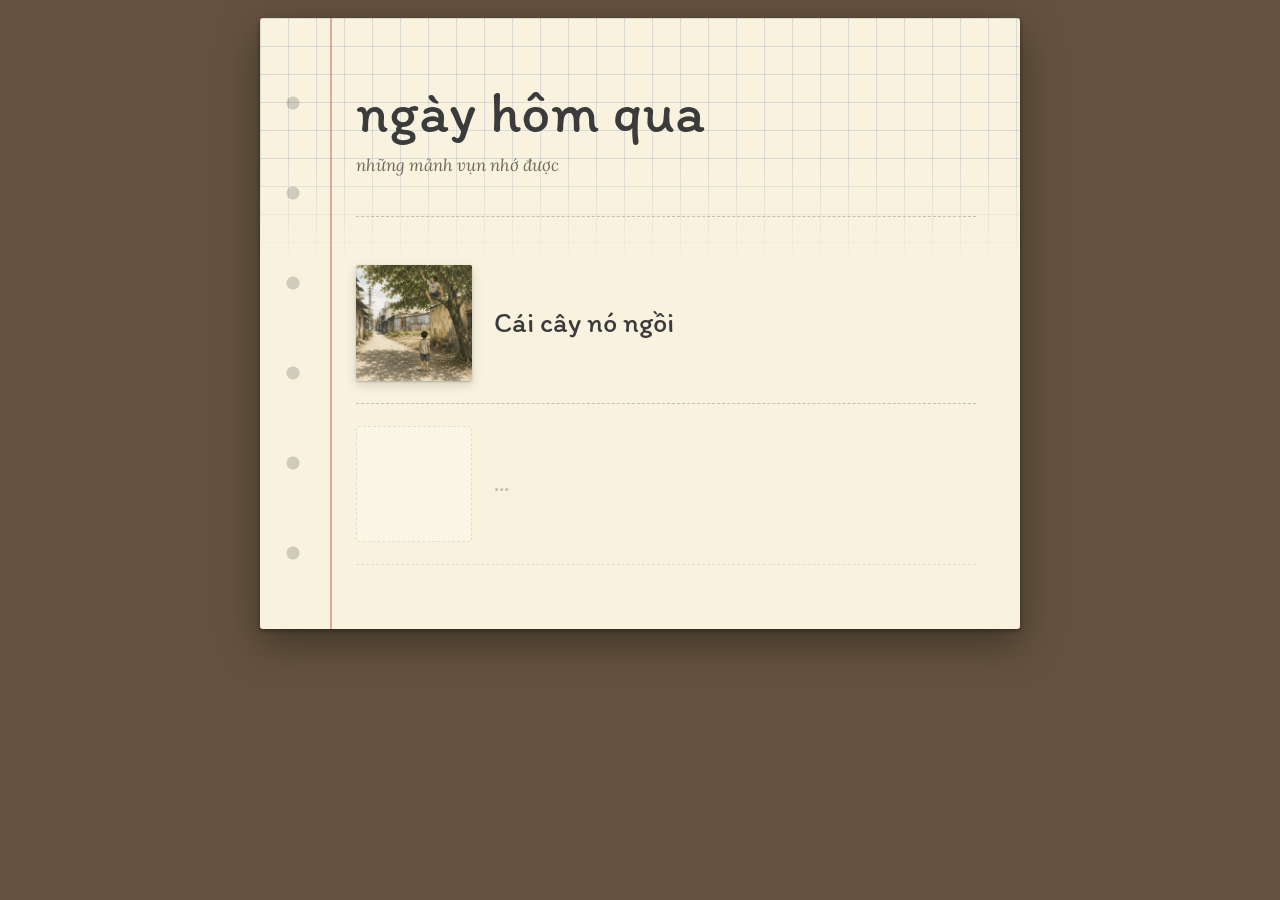
==== index.html @ 80f10d7c "Add files via upload" ====
<!DOCTYPE html>
<html lang="vi">
<head>
<meta charset="UTF-8">
<meta name="viewport" content="width=device-width, initial-scale=1.0">
<title>ngày hôm qua</title>

<!-- ĐỔI DA CẢ TRANG CHỦ: sửa đúng dòng theme-* bên dưới.
     Có sẵn: theme-oly / theme-kraft / theme-baotuong
              theme-bangden / theme-sach                      -->
<link rel="stylesheet" href="base.css">
<link rel="stylesheet" href="theme-oly.css">
</head>
<body>
<div class="page">
  <div class="texture"></div>

  <header class="masthead">
    <h1>ngày hôm qua</h1>
    <p class="tagline">những mảnh vụn nhớ được</p>
  </header>

  <hr class="rule">

  <nav class="toc">

    <!-- ══ THÊM BÀI MỚI: copy nguyên khối <a class="entry"> này,
            đổi 3 chỗ — href / src ảnh thumb / tên bài.
            Bài xếp theo DÒNG THỜI GIAN KÝ ỨC (cũ trên, mới dưới),
            không phải theo ngày đăng.
            Mọi file nằm CÙNG MỘT CẤP — không có thư mục con.   ══ -->

    <a class="entry" href="cai-cay-no-ngoi.html">
      <div class="entry-thumb">
        <img src="thumb-cai-cay-no-ngoi.jpg" alt="">
      </div>
      <div class="entry-title">Cái cây nó ngồi</div>
    </a>

    <!-- Chỗ trống chờ bài sau — XOÁ khối này khi đã đủ bài. -->
    <div class="entry blank">
      <div class="entry-thumb"></div>
      <div class="entry-title">…</div>
    </div>

  </nav>
</div>
</body>
</html>
---- base.css ----
/* ═══════════════════════════════════════════════════════════
   ngày hôm qua — base.css
   KHUNG XƯƠNG CHUNG. Dùng cho MỌI da.

   ⚠ LUẬT: file này KHÔNG chứa màu cụ thể, KHÔNG chứa hoa văn.
   Nó chỉ chứa: layout, cỡ chữ, khoảng cách, hành vi.
   Mọi thứ nhìn-thấy-được đều đi qua BIẾN (--ten-bien).
   Muốn đổi màu / font / hoa văn → sửa file theme-*.css,
   ĐỪNG đụng vào đây.
   ═══════════════════════════════════════════════════════════ */


/* ─── 1. BIẾN MẶC ĐỊNH ───────────────────────────────────────
   Theme sẽ ghi đè các biến này. Giá trị ở đây chỉ là dự phòng,
   để lỡ quên nạp theme thì trang vẫn đọc được.
   ─────────────────────────────────────────────────────────── */
:root{
  /* màu */
  --desk:#63523e;        /* nền ngoài — mặt bàn */
  --paper:#f8f2df;       /* nền trang giấy */
  --ink:#22456b;         /* màu chữ thân bài */
  --char:#3b3b3b;        /* màu tiêu đề */
  --red:#b3402e;         /* màu nhấn: lề, hover, link */
  --faded:#6f6a5c;       /* màu chữ phụ: tagline, nav, caption */
  --line:rgba(59,59,59,.28);   /* màu đường kẻ đứt */

  /* font */
  --font-title:'Itim',cursive;          /* masthead + tiêu đề */
  --font-body:'Lora',Georgia,serif;     /* thân bài */

  /* hình khối */
  --page-w:760px;        /* bề ngang trang giấy */
  --pad-left:96px;       /* lề trái (chừa chỗ cho lề đỏ + lỗ gáy) */
  --pad-right:44px;
  --radius:3px;
  --shadow:0 2px 4px rgba(0,0,0,.35), 0 14px 40px rgba(0,0,0,.35);
}


/* ─── 2. RESET + NỀN ────────────────────────────────────────── */
*{box-sizing:border-box;margin:0;padding:0}

body{
  background:var(--desk);
  font-family:var(--font-body);
  color:var(--ink);
  line-height:1.85;
  padding:18px 10px 40px;
}


/* ─── 3. TRANG GIẤY ─────────────────────────────────────────── */
.page{
  max-width:var(--page-w);
  margin:0 auto;
  background:var(--paper);
  border-radius:var(--radius);
  box-shadow:var(--shadow);
  padding:0 var(--pad-right) 64px var(--pad-left);
  position:relative;
  overflow:hidden;
}

/* Lớp hoa văn nền. base.css chỉ ĐẶT CHỖ; theme quyết định
   vẽ cái gì lên đó (ô ly, thớ giấy kraft, phấn bảng...).
   Theme nào không cần thì để trống — nó tàng hình.          */
.texture{
  position:absolute; top:0; left:0; right:0;
  height:250px;
  pointer-events:none;
}

/* Lề đỏ + lỗ gáy: theme bật/tắt bằng cách set --rule-x / --holes-x
   thành `none`. Xem ghi chú trong theme-oly.css.            */
.page::before{  /* lề đỏ dọc */
  content:'';
  position:absolute; top:0; bottom:0;
  left:70px; width:2px;
  background:var(--margin-line, rgba(179,64,46,.4));
}
.page::after{   /* lỗ gáy */
  content:'';
  position:absolute; top:40px; bottom:40px;
  left:26px; width:14px;
  background-image:var(--holes, radial-gradient(circle 7px, rgba(0,0,0,.16) 6px, transparent 7px));
  background-size:14px 90px;
  background-repeat:repeat-y;
}


/* ─── 4. MASTHEAD (chỉ ở trang chủ) ─────────────────────────── */
.masthead{position:relative; padding:64px 0 34px}
.masthead h1{
  font-family:var(--font-title);
  font-weight:400;
  font-size:3.6rem;
  color:var(--char);
  line-height:1.05;
  letter-spacing:.01em;
}
.masthead .tagline{
  font-style:italic;
  color:var(--faded);
  margin-top:8px;
  font-size:1.05rem;
}

.rule{border:0; border-top:1.5px dashed var(--line); margin:0 0 8px}


/* ─── 5. MỤC LỤC (trang chủ) ───────────────────────────────── */
.toc{margin-top:26px}

.entry{
  display:flex; gap:22px; align-items:center;
  padding:22px 10px 22px 0;
  border-bottom:1px dashed var(--line);
  text-decoration:none; color:inherit;
  transition:background .18s ease;
}
.entry:hover{background:var(--hover-bg, rgba(255,255,255,.45))}
.entry:hover .entry-title{color:var(--red)}

.entry-thumb{
  flex:0 0 116px; height:116px;
  overflow:hidden; border-radius:2px;
  box-shadow:0 1px 2px rgba(0,0,0,.2), 0 4px 12px rgba(0,0,0,.14);
}
.entry-thumb img{
  width:100%; height:100%;
  object-fit:cover; display:block;
  transition:transform .5s ease;
}
.entry:hover .entry-thumb img{transform:scale(1.05)}

.entry-title{
  font-family:var(--font-title);
  font-size:1.75rem;
  color:var(--char);
  line-height:1.25;
  transition:color .18s ease;
}

/* chỗ trống chờ bài sau — xoá khi đủ bài */
.entry.blank{opacity:.42; pointer-events:none}
.entry.blank .entry-thumb{
  background:var(--hover-bg, rgba(255,255,255,.5));
  border:1.5px dashed var(--line);
  box-shadow:none;
}
.entry.blank .entry-title{font-size:1.35rem; color:var(--faded)}


/* ─── 6. TRANG BÀI ─────────────────────────────────────────── */

/* thanh về trang chủ — nhỏ, không tranh chỗ với tên bài */
.backbar{padding:34px 0 0}
.backbar a{
  font-family:var(--font-title);
  color:var(--faded);
  text-decoration:none;
  font-size:1rem;
  transition:color .18s ease;
}
.backbar a:hover{color:var(--red)}

.story-head{margin:20px 0 30px}
.story-head h1{
  font-family:var(--font-title);
  font-weight:400;
  font-size:2.6rem;
  color:var(--char);
  line-height:1.2;
}

article{max-width:62ch}
article p{margin-bottom:1.35em; font-size:1.06rem}
article p.em{font-style:italic}      /* câu vọng lại trong đầu */
article p.dialog{margin-left:1.2em}  /* thoại thụt vào */

/* hình minh hoạ trong bài */
.illu{margin:30px 0 34px}
.illu img{
  display:block; width:100%; height:auto;
  border-radius:2px;
  box-shadow:0 1px 3px rgba(0,0,0,.2), 0 8px 22px rgba(0,0,0,.18);
}
.illu figcaption{
  font-family:var(--font-title);
  color:var(--faded);
  font-size:.92rem;
  margin-top:8px;
  text-align:center;
}

/* dấu ngắt đoạn giữa bài */
.sep{
  text-align:center;
  color:var(--faded);
  letter-spacing:.6em;
  margin:34px 0;
  font-size:1rem;
}

/* đóng bài */
.endmark{
  margin-top:52px; padding-top:20px;
  border-top:1.5px dashed var(--line);
  font-family:var(--font-title);
  color:var(--faded);
}
.endmark a{color:var(--faded); text-decoration:none; transition:color .18s ease}
.endmark a:hover{color:var(--red)}


/* ─── 7. MÀN HÌNH NHỎ ──────────────────────────────────────── */
@media(max-width:620px){
  :root{
    --pad-left:58px;
    --pad-right:20px;
  }
  .page{padding:0 var(--pad-right) 52px var(--pad-left)}
  .page::before{left:42px}
  .page::after{left:14px}

  .masthead{padding:44px 0 26px}
  .masthead h1{font-size:2.5rem}

  .entry{gap:16px; padding:18px 0}
  .entry-thumb{flex:0 0 84px; height:84px}
  .entry-title{font-size:1.4rem}

  .story-head h1{font-size:2rem}
}
---- theme-oly.css ----
/* ═══════════════════════════════════════════════════════
   DA: Ô LY  ·  tông NẮNG
   Dùng cho: chuyện ban ngày, chơi bời, phần lớn truyện.
   Vở ô ly học trò — ô ly chỉ ở dải đầu trang rồi mờ dần,
   vùng đọc là giấy trơn (đọc lâu không mỏi).
   ═══════════════════════════════════════════════════════ */
@import url('https://fonts.googleapis.com/css2?family=Itim&family=Lora:ital,wght@0,400;0,600;1,400&display=swap');

:root{
  --desk:#63523e;
  --paper:#f8f2df;
  --ink:#22456b;
  --char:#3b3b3b;
  --red:#b3402e;
  --faded:#6f6a5c;
  --line:rgba(59,59,59,.28);

  --font-title:'Itim',cursive;
  --font-body:'Lora',Georgia,serif;

  --margin-line:rgba(179,64,46,.4);
  --hover-bg:rgba(255,255,255,.45);

  --grid:rgba(78,112,152,.18);
}

/* hoa văn: lưới ô ly, mờ dần xuống dưới */
.texture{
  background-image:
    linear-gradient(var(--grid) 1px, transparent 1px),
    linear-gradient(90deg, var(--grid) 1px, transparent 1px);
  background-size:28px 28px;
  -webkit-mask-image:linear-gradient(#000 55%, transparent);
          mask-image:linear-gradient(#000 55%, transparent);
}
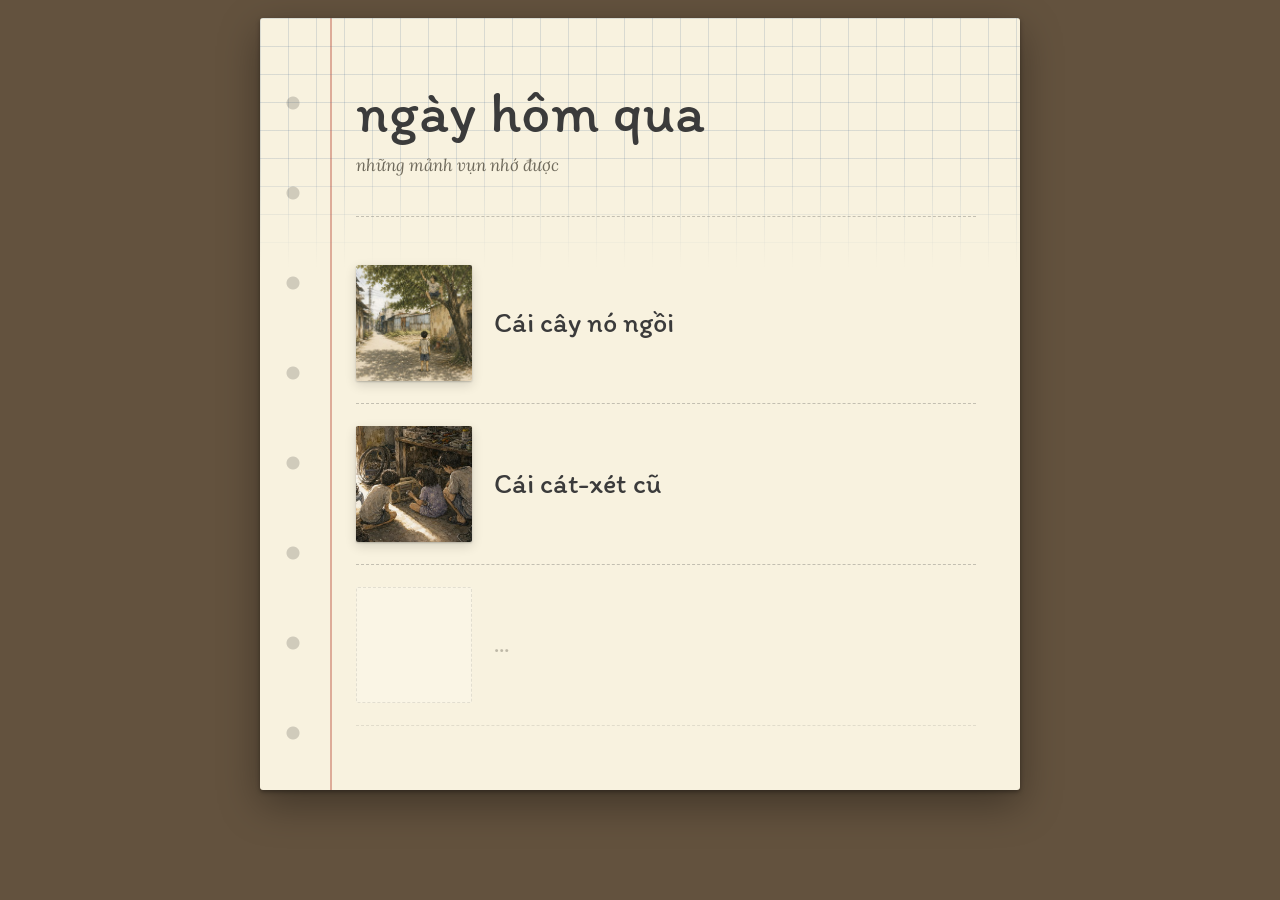
==== commit a6dd6962: "Add files via upload" ====
--- a/index.html
+++ b/index.html
@@ -37,6 +37,13 @@
       <div class="entry-title">Cái cây nó ngồi</div>
     </a>
 
+    <a class="entry" href="cai-cat-xet-cu.html">
+      <div class="entry-thumb">
+        <img src="thumb-cai-cat-xet-cu.jpg" alt="">
+      </div>
+      <div class="entry-title">Cái cát-xét cũ</div>
+    </a>
+
     <!-- Chỗ trống chờ bài sau — XOÁ khối này khi đã đủ bài. -->
     <div class="entry blank">
       <div class="entry-thumb"></div>
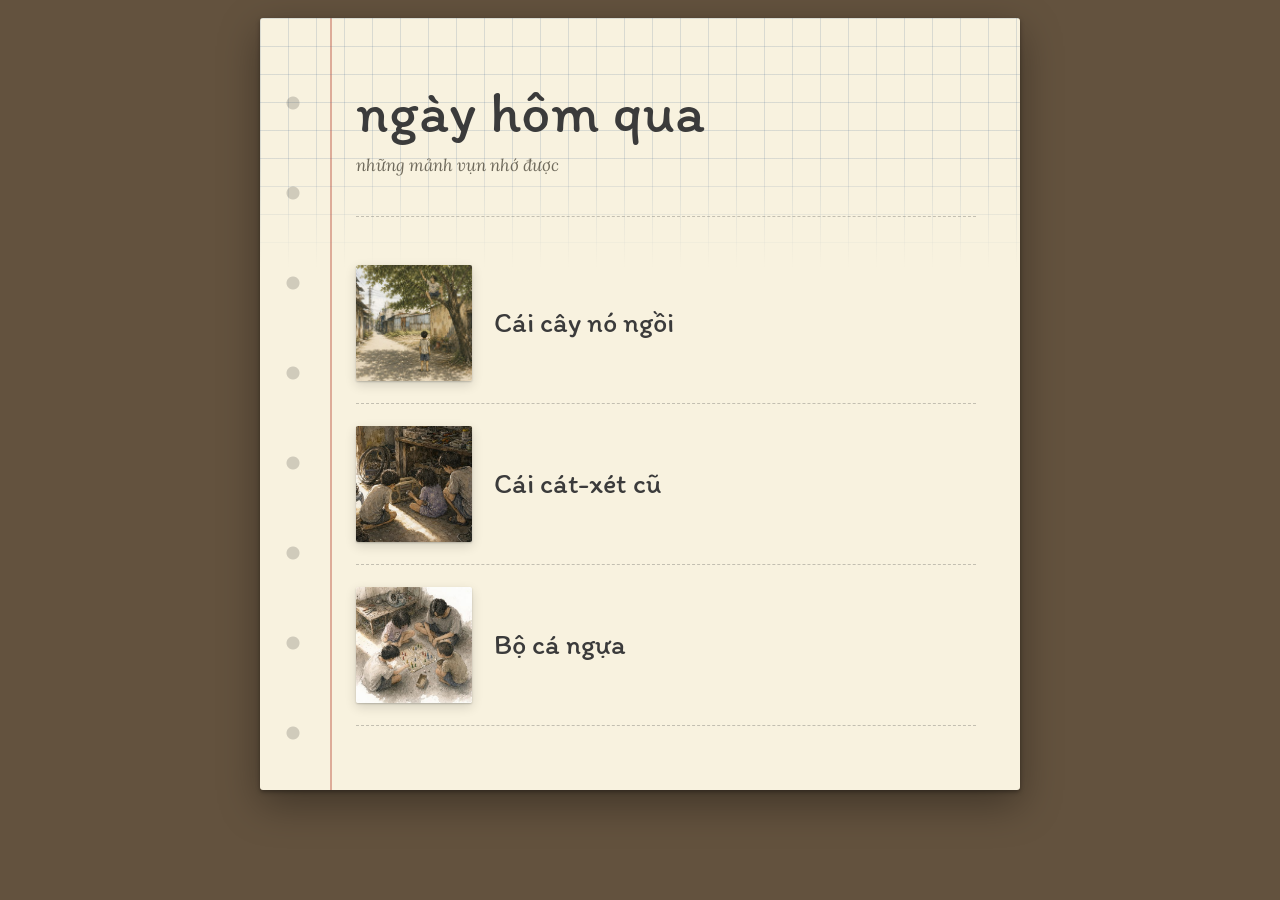
==== commit d3af81e3: "Add files via upload" ====
--- a/index.html
+++ b/index.html
@@ -44,11 +44,12 @@
       <div class="entry-title">Cái cát-xét cũ</div>
     </a>
 
-    <!-- Chỗ trống chờ bài sau — XOÁ khối này khi đã đủ bài. -->
-    <div class="entry blank">
-      <div class="entry-thumb"></div>
-      <div class="entry-title">…</div>
-    </div>
+    <a class="entry" href="bo-ca-ngua.html">
+      <div class="entry-thumb">
+        <img src="thumb-bo-ca-ngua.jpg" alt="">
+      </div>
+      <div class="entry-title">Bộ cá ngựa</div>
+    </a>
 
   </nav>
 </div>
--- a/base.css
+++ b/base.css
@@ -178,18 +178,42 @@
 article p.em{font-style:italic}      /* câu vọng lại trong đầu */
 article p.dialog{margin-left:1.2em}  /* thoại thụt vào */
 
-/* hình minh hoạ trong bài */
-.illu{margin:30px 0 34px}
+/* ─── HÌNH MINH HOẠ — kiểu "ẢNH DÁN VỞ" ────────────────────
+   Ảnh có viền trắng dày (như ảnh in rửa), mép dưới dày hơn,
+   nghiêng nhẹ như được dán tay vào trang vở.
+
+   Ảnh trong cùng một bài nghiêng NGƯỢC CHIỀU nhau, góc lệch
+   nhau — nếu tấm nào cũng nghiêng y hệt thì lộ ra là CSS, chứ
+   không phải tay người dán.
+   ───────────────────────────────────────────────────────── */
+.illu{
+  margin:38px 0 42px;
+  display:flex;
+  flex-direction:column;
+  align-items:center;
+}
 .illu img{
-  display:block; width:100%; height:auto;
-  border-radius:2px;
-  box-shadow:0 1px 3px rgba(0,0,0,.2), 0 8px 22px rgba(0,0,0,.18);
-}
+  display:block;
+  width:92%;
+  height:auto;
+  background:var(--photo-border, #fffdf6);
+  border:10px solid var(--photo-border, #fffdf6);
+  border-bottom-width:26px;        /* mép dưới dày — chỗ ngày xưa ghi chú */
+  border-radius:1px;
+  transform:rotate(-1.2deg);
+  box-shadow:0 2px 3px rgba(0,0,0,.18), 0 10px 26px rgba(0,0,0,.16);
+}
+
+/* ảnh thứ 2 trong bài: nghiêng ngược lại, nhẹ hơn */
+.illu:nth-of-type(2) img{transform:rotate(.9deg)}
+/* ảnh thứ 3: lệch góc khác nữa */
+.illu:nth-of-type(3) img{transform:rotate(-.6deg)}
+
 .illu figcaption{
   font-family:var(--font-title);
   color:var(--faded);
   font-size:.92rem;
-  margin-top:8px;
+  margin-top:14px;
   text-align:center;
 }
 
@@ -231,4 +255,15 @@
   .entry-title{font-size:1.4rem}
 
   .story-head h1{font-size:2rem}
-}
+
+  /* ảnh dán vở trên màn hình nhỏ: viền mỏng lại, nghiêng ít lại,
+     kẻo tràn mép trang */
+  .illu img{
+    width:100%;
+    border-width:6px;
+    border-bottom-width:16px;
+    transform:rotate(-.8deg);
+  }
+  .illu:nth-of-type(2) img{transform:rotate(.6deg)}
+  .illu:nth-of-type(3) img{transform:rotate(-.4deg)}
+}
--- a/theme-oly.css
+++ b/theme-oly.css
@@ -20,6 +20,7 @@
 
   --margin-line:rgba(179,64,46,.4);
   --hover-bg:rgba(255,255,255,.45);
+  --photo-border:#fffdf6;      /* viền ảnh: trắng ngà, hợp giấy vàng */
 
   --grid:rgba(78,112,152,.18);
 }
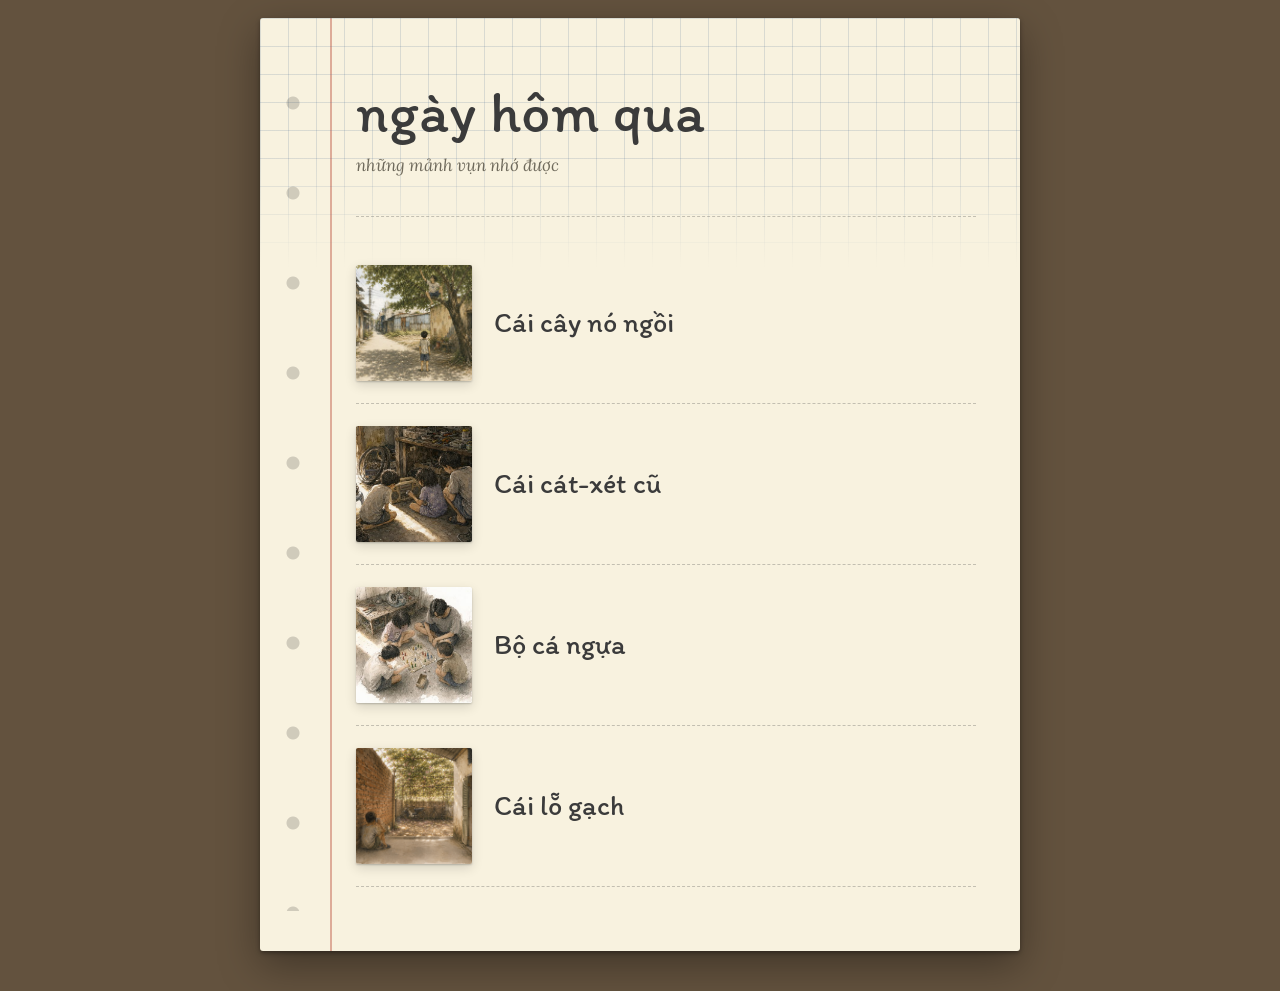
==== commit 825c3724: "Update index.html" ====
--- a/index.html
+++ b/index.html
@@ -50,6 +50,12 @@
       </div>
       <div class="entry-title">Bộ cá ngựa</div>
     </a>
+  <a class="entry" href="cai-lo-gach.html">
+      <div class="entry-thumb">
+        <img src="thumb-cai-lo-gach.jpg" alt="">
+      </div>
+      <div class="entry-title">Cái lỗ gạch</div>
+    </a>
 
   </nav>
 </div>
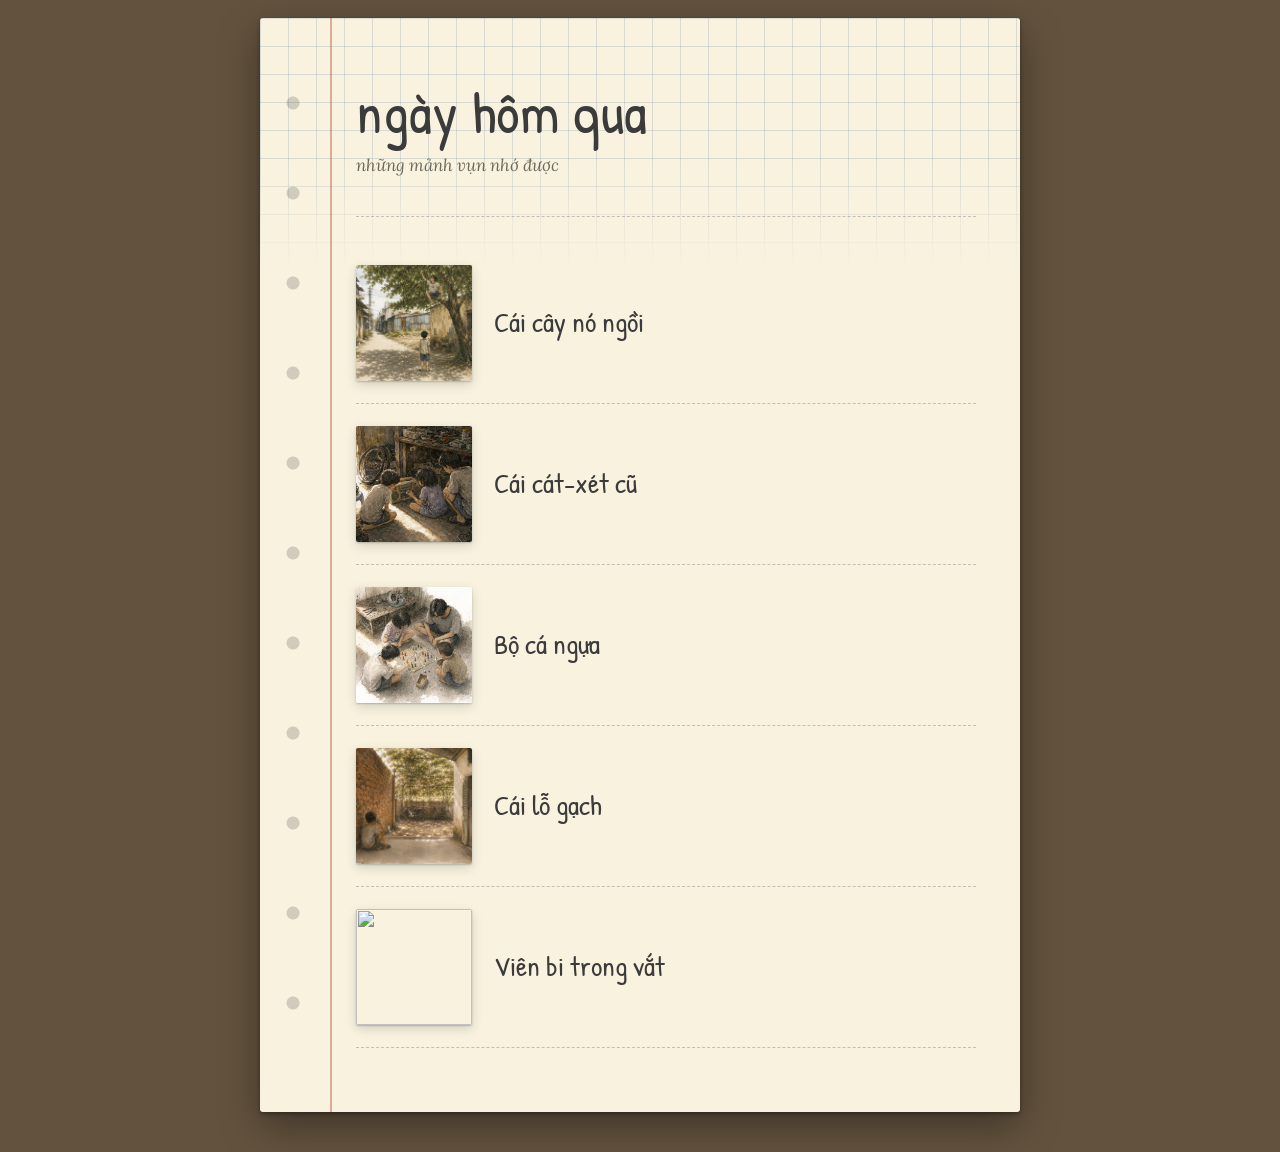
==== commit 3228b400: "Add files via upload" ====
--- a/index.html
+++ b/index.html
@@ -57,6 +57,13 @@
       <div class="entry-title">Cái lỗ gạch</div>
     </a>
 
+    <a class="entry" href="vien-bi-trong-vat.html">
+      <div class="entry-thumb">
+        <img src="thumb-vien-bi-trong-vat.jpg" alt="">
+      </div>
+      <div class="entry-title">Viên bi trong vắt</div>
+    </a>
+
   </nav>
 </div>
 </body>
--- a/theme-oly.css
+++ b/theme-oly.css
@@ -3,8 +3,17 @@
    Dùng cho: chuyện ban ngày, chơi bời, phần lớn truyện.
    Vở ô ly học trò — ô ly chỉ ở dải đầu trang rồi mờ dần,
    vùng đọc là giấy trơn (đọc lâu không mỏi).
+
+   ⚠ SỬA 13/07/2026 — LỖI FONT TIẾNG VIỆT:
+   Font cũ là ITIM (font Thái). Nó KHÔNG CÓ bảng chữ Việt đầy
+   đủ — mấy chữ hai dấu (ỗ ẫ ễ ộ ợ ự...) bị trình duyệt tự
+   ghép dấu, ghép TRẬT. Chữ "lỗ" trong tiêu đề bài 04 lộ ra.
+   → Đổi sang PATRICK HAND: cũng nét viết tay, mà CÓ VIETNAMESE.
+   → Và thêm &subset=vietnamese vào @import.
+   ⚠ BỐN FILE THEME KIA (bangden/baotuong/kraft/sach) NẾU CŨNG
+     DÙNG ITIM THÌ PHẢI SỬA Y HỆT.
    ═══════════════════════════════════════════════════════ */
-@import url('https://fonts.googleapis.com/css2?family=Itim&family=Lora:ital,wght@0,400;0,600;1,400&display=swap');
+@import url('https://fonts.googleapis.com/css2?family=Patrick+Hand&family=Lora:ital,wght@0,400;0,600;1,400&display=swap&subset=vietnamese,latin,latin-ext');
 
 :root{
   --desk:#63523e;
@@ -15,7 +24,7 @@
   --faded:#6f6a5c;
   --line:rgba(59,59,59,.28);
 
-  --font-title:'Itim',cursive;
+  --font-title:'Patrick Hand',cursive;
   --font-body:'Lora',Georgia,serif;
 
   --margin-line:rgba(179,64,46,.4);
